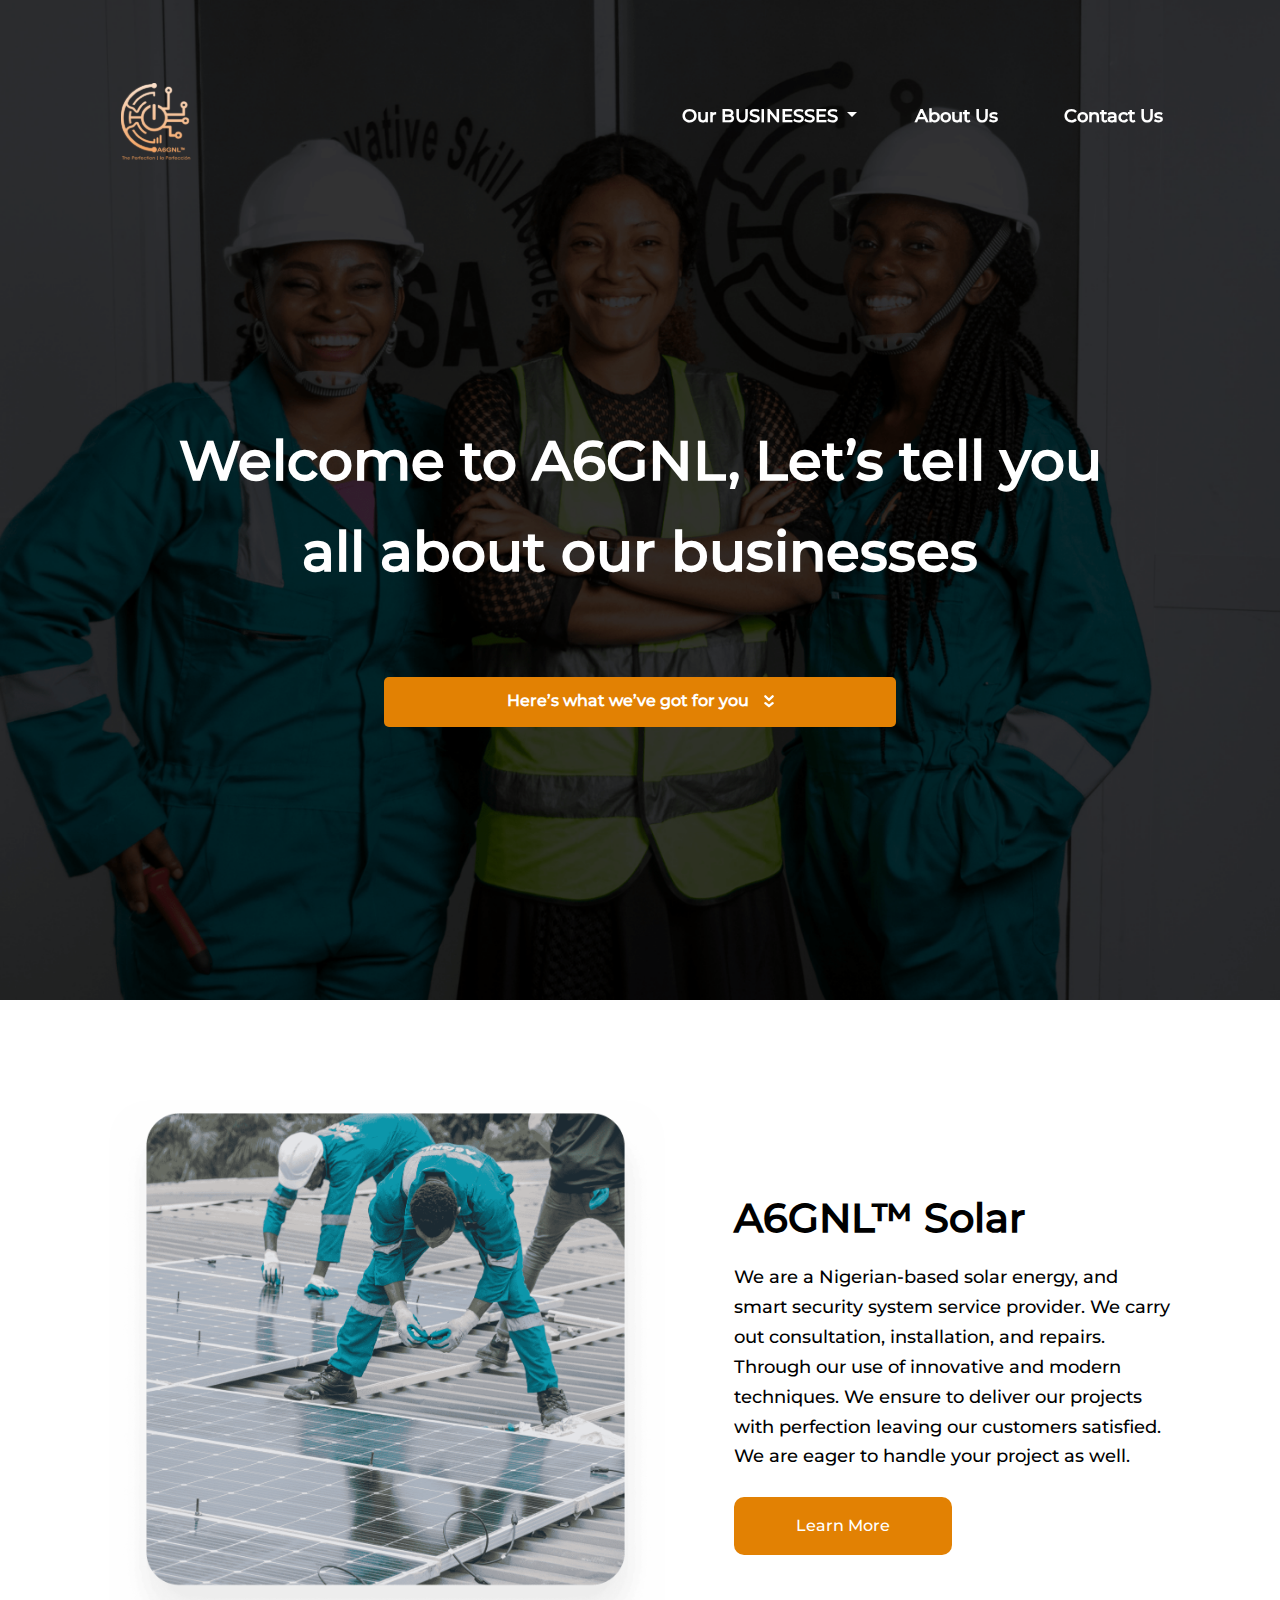
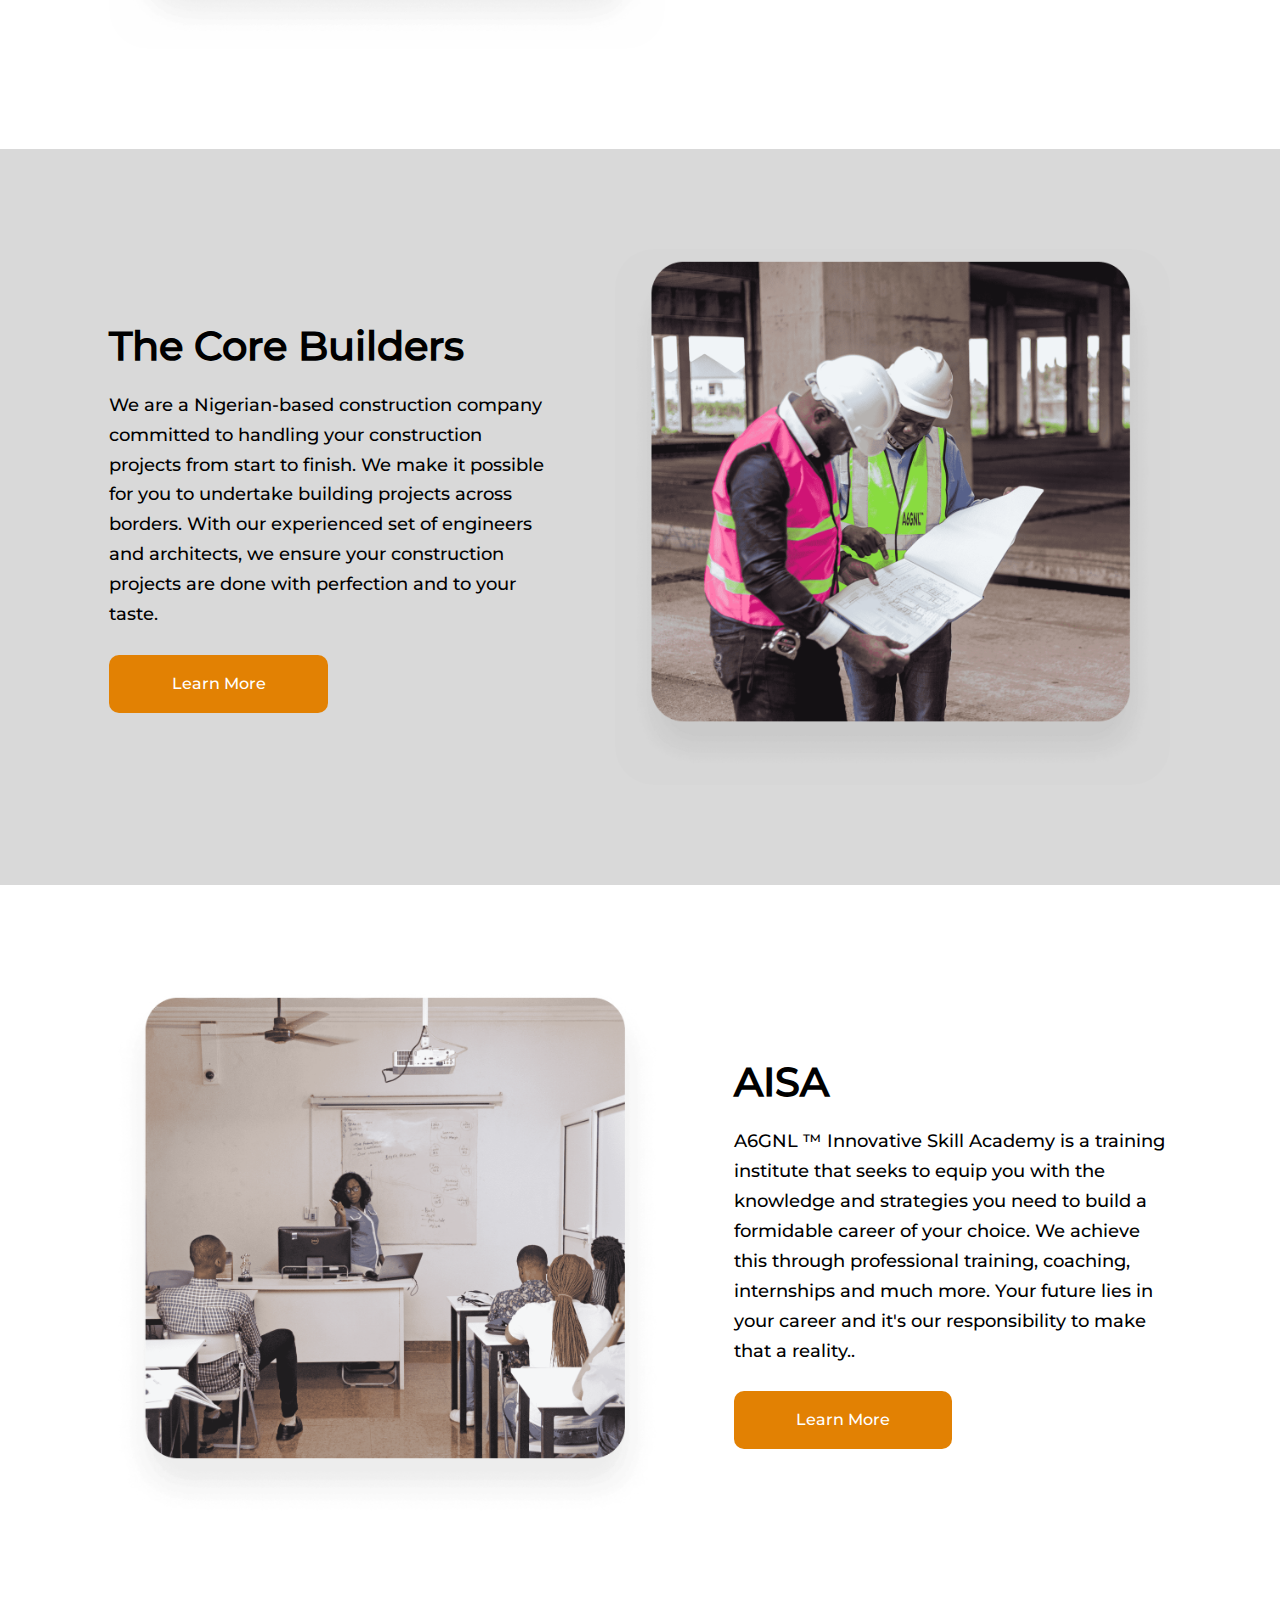
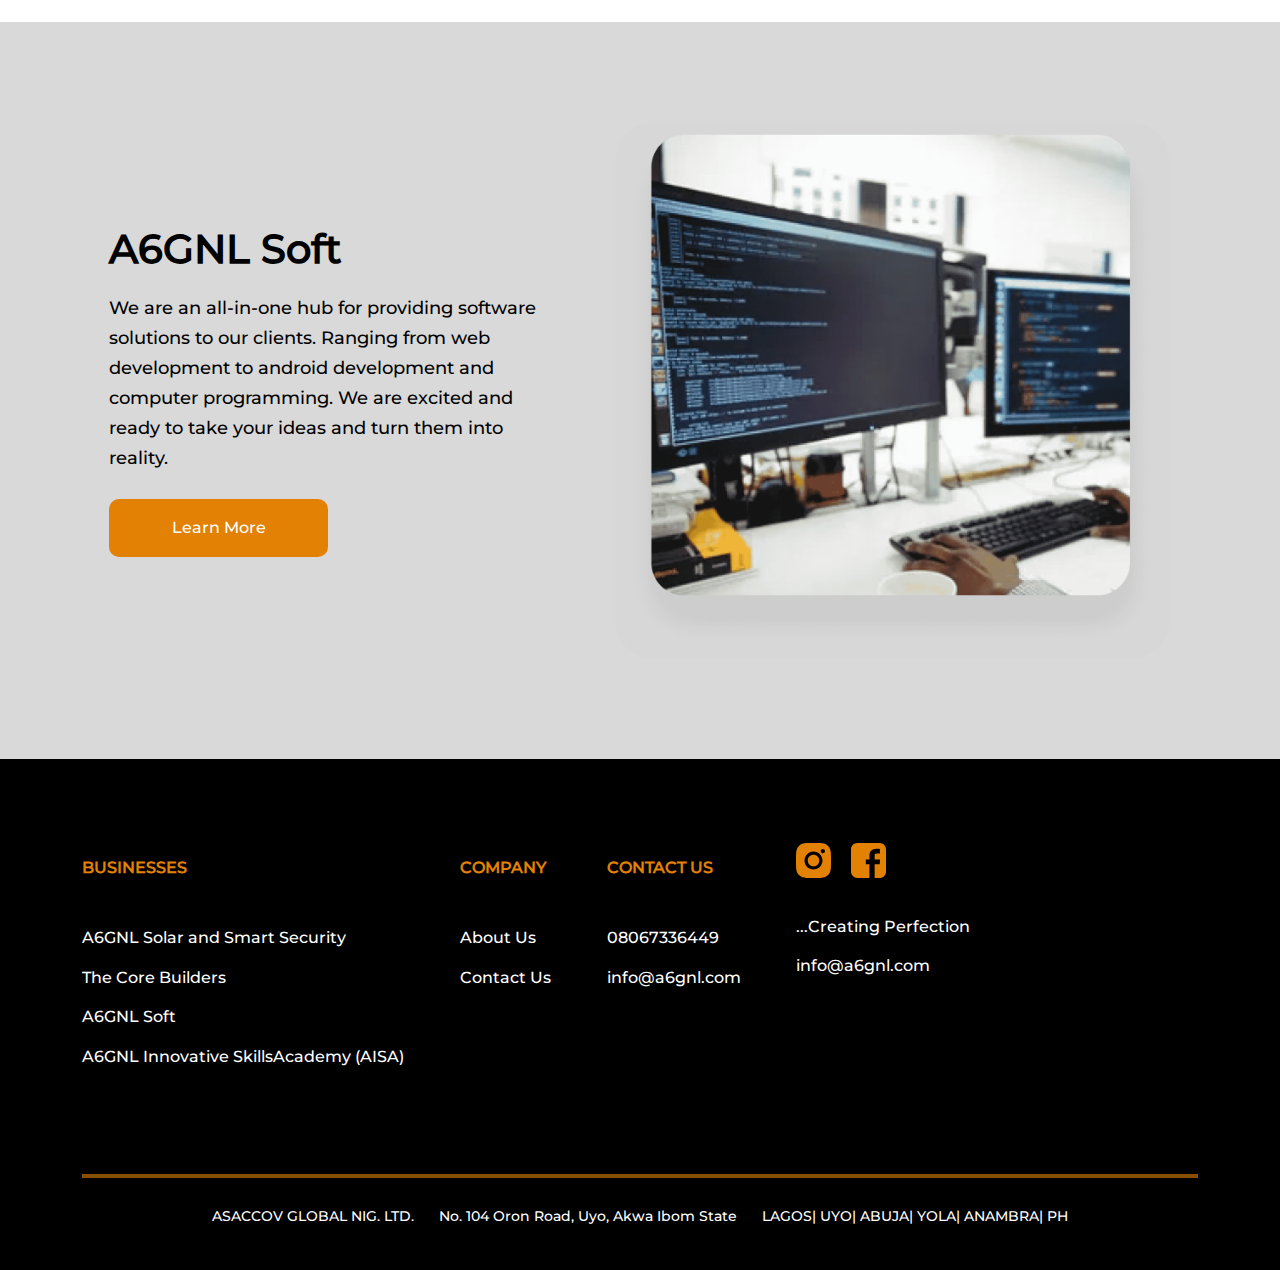
==== index.html @ d3082ac3 "completing project" ====
<!DOCTYPE html>
<!--[if lt IE 7]>      <html class="no-js lt-ie9 lt-ie8 lt-ie7"> <![endif]-->
<!--[if IE 7]>         <html class="no-js lt-ie9 lt-ie8"> <![endif]-->
<!--[if IE 8]>         <html class="no-js lt-ie9"> <![endif]-->
<!--[if gt IE 8]>      <html class="no-js"> <!--<![endif]-->
<html>

<head>
    <meta charset="utf-8" />
    <meta http-equiv="X-UA-Compatible" content="IE=edge" />
    <meta name="viewport" content="width=device-width, initial-scale=1" />
    <!-- title -->
    <title>A6GNL</title>
    <!-- SEO -->
    <meta name="description" content="" />

    <!-- styles -->
    <link rel="stylesheet" href="main.css" />
    <!-- boostrap -->
    <link rel="stylesheet" href="assets/bootstrap-5.1.3-dist/css/bootstrap.min.css" />
    <!-- Calendly badge widget begin -->
    <link href="https://assets.calendly.com/assets/external/widget.css" rel="stylesheet" />
    <script src="https://assets.calendly.com/assets/external/widget.js" type="text/javascript" async></script>
    <script type="text/javascript">
        window.onload = function () {
            Calendly.initBadgeWidget({
                url: "https://calendly.com/kingbizz",
                text: "Schedule time with A6GNL",
                color: "#E28103",
                textColor: "#ffffff",
                branding: true,
            });
        };
    </script>
    <!-- Calendly badge widget end -->
    <!-- main javascript -->
    <script src="main.js"></script>
    <!-- jquery -->
    <script src="jquery.js"></script>
</head>

<body>
    <!--[if lt IE 7]>
      <p class="browsehappy">
        You are using an <strong>outdated</strong> browser. Please
        <a href="#">upgrade your browser</a> to improve your experience.
      </p>
    <![endif]-->
    <!--  -->
    <section class="k-home k-home-first">
        <!-- top-nav position-sticky-->
        <nav id="nav-element" class="navbar navbar-expand-lg k-navbar position-sticky">
            <div id="k-container-fluid" class="container-fluid">
                <a class="navbar-brand k-navbar-container" href="index.html">
                    <img class="img-fluid" src="assets/image/logo/A6GNLTMSOFT1.svg" alt=" A6GNL-logo" />
                </a>
                <!-- mobile menu -->
                <!-- icon -->
                <div id="icon" class="navbar-toggler nav-bar-toggler d-lg-none position-relative ">
                    <span class="navbar-toggler-icon"></span>
                </div>
                <!-- toggle active class to disable -->
                <div class="mobile-menu-overlay d-lg-none active ">
                    <div class="mobile-menu-wrapper position-fixed slide-left">
                        <!-- icon as header -->
                        <div class="X-icon-header">
                            <span></span>
                        </div>
                        <!-- mobile-menu-content -->
                        <div class=" mobile-menu-content" id="mobile-navbarNav">
                            <ul class="navbar-nav container-fluid">
                                <li id="mobile-firstmenu" class="nav-item">
                                    <a class="nav-link" aria-current="page" href="index.html">Our Businesses
                                    </a>
                                </li>
                                <li class="nav-item">
                                    <a class="nav-link" aria-current="page" href="CoreBuilder.html">Core Builders
                                    </a>
                                </li>
                                <li class="nav-item">
                                    <a class="nav-link" aria-current="page" href="solar.html">Solar
                                    </a>
                                </li>
                                <li class="nav-item">
                                    <a class="nav-link" aria-current="page" href="aisa.html">AISA
                                    </a>
                                </li>
                                <li class="nav-item">
                                    <a class="nav-link" aria-current="page" href="soft.html">Soft
                                    </a>
                                </li>
                                <li class="nav-item">
                                    <a class="nav-link" aria-current="page" href="about.html">About
                                        Us</a>
                                </li>
                                <li class="nav-item">
                                    <a class="nav-link" aria-current="page" href="contact.html">Contact
                                        Us</a>
                                </li>
                            </ul>
                        </div>
                    </div>
                </div>
                <span></span>
                <!--  mobile menu Ends-->
                <div class="collapse navbar-collapse" id="navbarNav">
                    <ul class="navbar-nav">
                        <li class="nav-item dropdown d-flex">
                            <a class="dropdown-toggle align-self-center" href="#" role="button" id="dropdownMenuLink"
                                data-bs-toggle="dropdown" aria-expanded="false">
                                Our BUSINESSES
                            </a>
                            <ul id="dropdownMenuLinks" class="dropdown-menu" aria-labelledby="dropdownMenuLink">
                                <li><a class="dropdown-item" href="CoreBuilder.html">Core Builders</a></li>
                                <li><a class="dropdown-item" href="solar.html">Solar</a></li>
                                <li>
                                    <a class="dropdown-item" href="aisa.html">AISA</a>
                                </li>
                                <li>
                                    <a class="dropdown-item" href="soft.html">Soft</a>
                                </li>
                            </ul>
                        </li>
                        <li class="nav-item">
                            <a class="nav-link active" aria-current="page" href="about.html">About Us</a>
                        </li>
                        <li class="nav-item">
                            <a class="nav-link active" aria-current="page" href="contact.html">Contact Us</a>
                        </li>
                    </ul>
                </div>
            </div>
        </nav>
        <!-- WELCOME TEXT -->

        <div id="king" class="welcome-A6gnl ">
            Welcome to A6GNL, Let’s tell you all about our businesses
        </div>
        <a href="contact.html" class="go-next-wrapper d-flex flex-row justify-content-center">
            <div>Here’s what we’ve got for you</div>
            <div class="carret-down-group d-flex flex-column">
                <img src="assets/image/vectors/carretDown.svg" alt="carret-down" />
                <img src="assets/image/vectors/carretDown.svg" alt="carret-down" />
            </div>
        </a>
    </section>

    <!-- A6GNL Solar Section -->
    <section id="A6GNL-solar">
        <div class="section-wrapper d-flex flex-row justify-content-center align-items-center container">
            <div class="A6gnl-image-container">
                <img class="img-fluid" src="assets/image/background/workersOne.png" alt="workers-working" />
            </div>
            <div class="A6gnl-contents">
                <h2>A6GNL™ Solar</h2>
                <p>
                    We are a Nigerian-based solar energy, and smart security system
                    service provider. We carry out consultation, installation, and
                    repairs. Through our use of innovative and modern techniques. We
                    ensure to deliver our projects with perfection leaving our customers
                    satisfied. We are eager to handle your project as well.
                </p>
                <a id="more" href="solar.html" class="d-block">
                    <div class="learn-more">Learn More</div>
                </a>
            </div>
        </div>
    </section>
    <!-- The core builders section -->
    <section id="k-core-builders">
        <div class="section-wrapper d-flex flex-row justify-content-center align-items-center container">
            <div class="A6gnl-contents">
                <h2>The Core Builders</h2>
                <p>
                    We are a Nigerian-based construction company committed to handling
                    your construction projects from start to finish. We make it possible
                    for you to undertake building projects across borders. With our
                    experienced set of engineers and architects, we ensure your
                    construction projects are done with perfection and to your taste.
                </p>
                <a id="more" href="CoreBuilder.html" class="d-block learn-builders">
                    <div class="learn-more">Learn More</div>
                </a>
            </div>
            <div class="A6gnl-image-container">
                <img class="img-fluid" src="assets/image/background/workerTwo.png" alt="workers-working" />
            </div>
        </div>
    </section>

    <!-- AISA Section -->
    <section id="A6GNL-solar">
        <div class="section-wrapper d-flex flex-row justify-content-center align-items-center container">
            <div class="A6gnl-image-container">
                <img class="img-fluid" src="assets/image/background/workersThree.png" alt="classroom teaching" />
            </div>
            <div class="A6gnl-contents">
                <h2>AISA</h2>
                <p>
                    A6GNL ™ Innovative Skill Academy is a training institute that seeks
                    to equip you with the knowledge and strategies you need to build a
                    formidable career of your choice. We achieve this through
                    professional training, coaching, internships and much more. Your
                    future lies in your career and it's our responsibility to make that
                    a reality..
                </p>
                <a id="more" href="aisa.html" class="d-block learn-builders">
                    <div class="learn-more">Learn More</div>
                </a>
            </div>
        </div>
    </section>

    <!-- A6GNL Soft section -->
    <section id="k-core-builders">
        <div class="section-wrapper d-flex flex-row justify-content-center align-items-center container">
            <div class="A6gnl-contents">
                <h2>A6GNL Soft</h2>
                <p>
                    We are an all-in-one hub for providing software solutions to our
                    clients. Ranging from web development to android development and
                    computer programming. We are excited and ready to take your ideas
                    and turn them into reality.
                </p>
                <a id="more" href="soft.html" class="d-block learn-builders">
                    <div class="learn-more">Learn More</div>
                </a>
            </div>
            <div class="A6gnl-image-container">
                <img class="img-fluid" src="assets/image/background/techScreen.png" alt="computer screen" />
            </div>
        </div>
    </section>
    <!-- footer -->
    <footer class="d-flex flex-column justify-content-center align-items-center">
        <!-- item 1 -->
        <div id="footer-container" class="container d-flex flex-row container">
            <div class="k-businesses">
                <h2><a href="index.html">BUSINESSES</a></h2>
                <div><a href="solar.html">A6GNL Solar and Smart Security</a></div>
                <div><a href="CoreBuilder.html">The Core Builders</a></div>
                <div><a href="soft.html">A6GNL Soft</a></div>
                <div><a href="aisa.html">A6GNL Innovative SkillsAcademy (AISA)</a></div>
            </div>
            <!-- item 2 -->
            <div class="k-company">
                <h2><a href="index.html">Company</a></h2>
                <div><a href="about.html">About Us</a></div>
                <div><a href="contact.html">Contact Us</a></div>

                <!-- <div><a href="javascript:void(0)">Our Initiatives</a></div>
                <div><a href="javascript:void(0)">Training</a></div> -->
            </div>
            <!-- item 3 -->

            <div class="k-contact">
                <h2><a href="contact.html">CONTACT US</a></h2>
                <div><a href="javascript:void(0)">08067336449</a></div>
                <div><a href="javascript:void(0)">info@a6gnl.com</a></div>
            </div>
            <!-- item 4 -->
            <div class="k-social">
                <div class="social-media d-flex flex-row">
                    <a target="_blank" href="https://www.instagram.com/a6gnlsoft/">
                        <img src="assets/image/vectors/instagram.svg" alt="instagram image" />
                    </a>
                    <a target="_blank" href="https://www.facebook.com/profile.php?id=100085287254541">
                        <img src="assets/image/vectors/facebook.svg" alt="facebook image" />
                    </a>
                    <!-- <a href="javascript:void(0)">
                        <img src="assets/image/vectors/linkdln.svg" alt="linkdln image" />
                    </a> -->
                    <!-- <a href="javascript:void(0)">
                        <img src="assets/image/vectors/twitter.svg" alt="twitter image" />
                    </a> -->
                </div>
                <div><a href="javascript:void(0)">...Creating Perfection</a></div>
                <div><a href="javascript:void(0)">info@a6gnl.com</a></div>
            </div>
        </div>
        <!-- footer bottom -->
        <div class="bottom-footer-wrapper container d-flex flex-column">
            <hr class="footer-bottom-hr" />
            <div class="footer-bottom d-flex flex-row justify-content-center align-items-center">
                <div>ASACCOV GLOBAL NIG. LTD.</div>
                <div>No. 104 Oron Road, Uyo, Akwa Ibom State</div>
                <div>LAGOS| UYO| ABUJA| YOLA| ANAMBRA| PH</div>
            </div>
        </div>
    </footer>
    <!-- custom js -->
    <script></script>
    <!-- boostrap js -->
    <script src="assets/bootstrap-5.1.3-dist/js/bootstrap.min.js"></script>
</body>

</html>
---- main.css ----
/* import global styles */
@import url("components/global.css");
/* import style one */
@import url("components/styleOne.css");
/* import style three */
@import url("components/styleTwo.css");
/* import media query css */
@import url("components/mediaQuery.css");
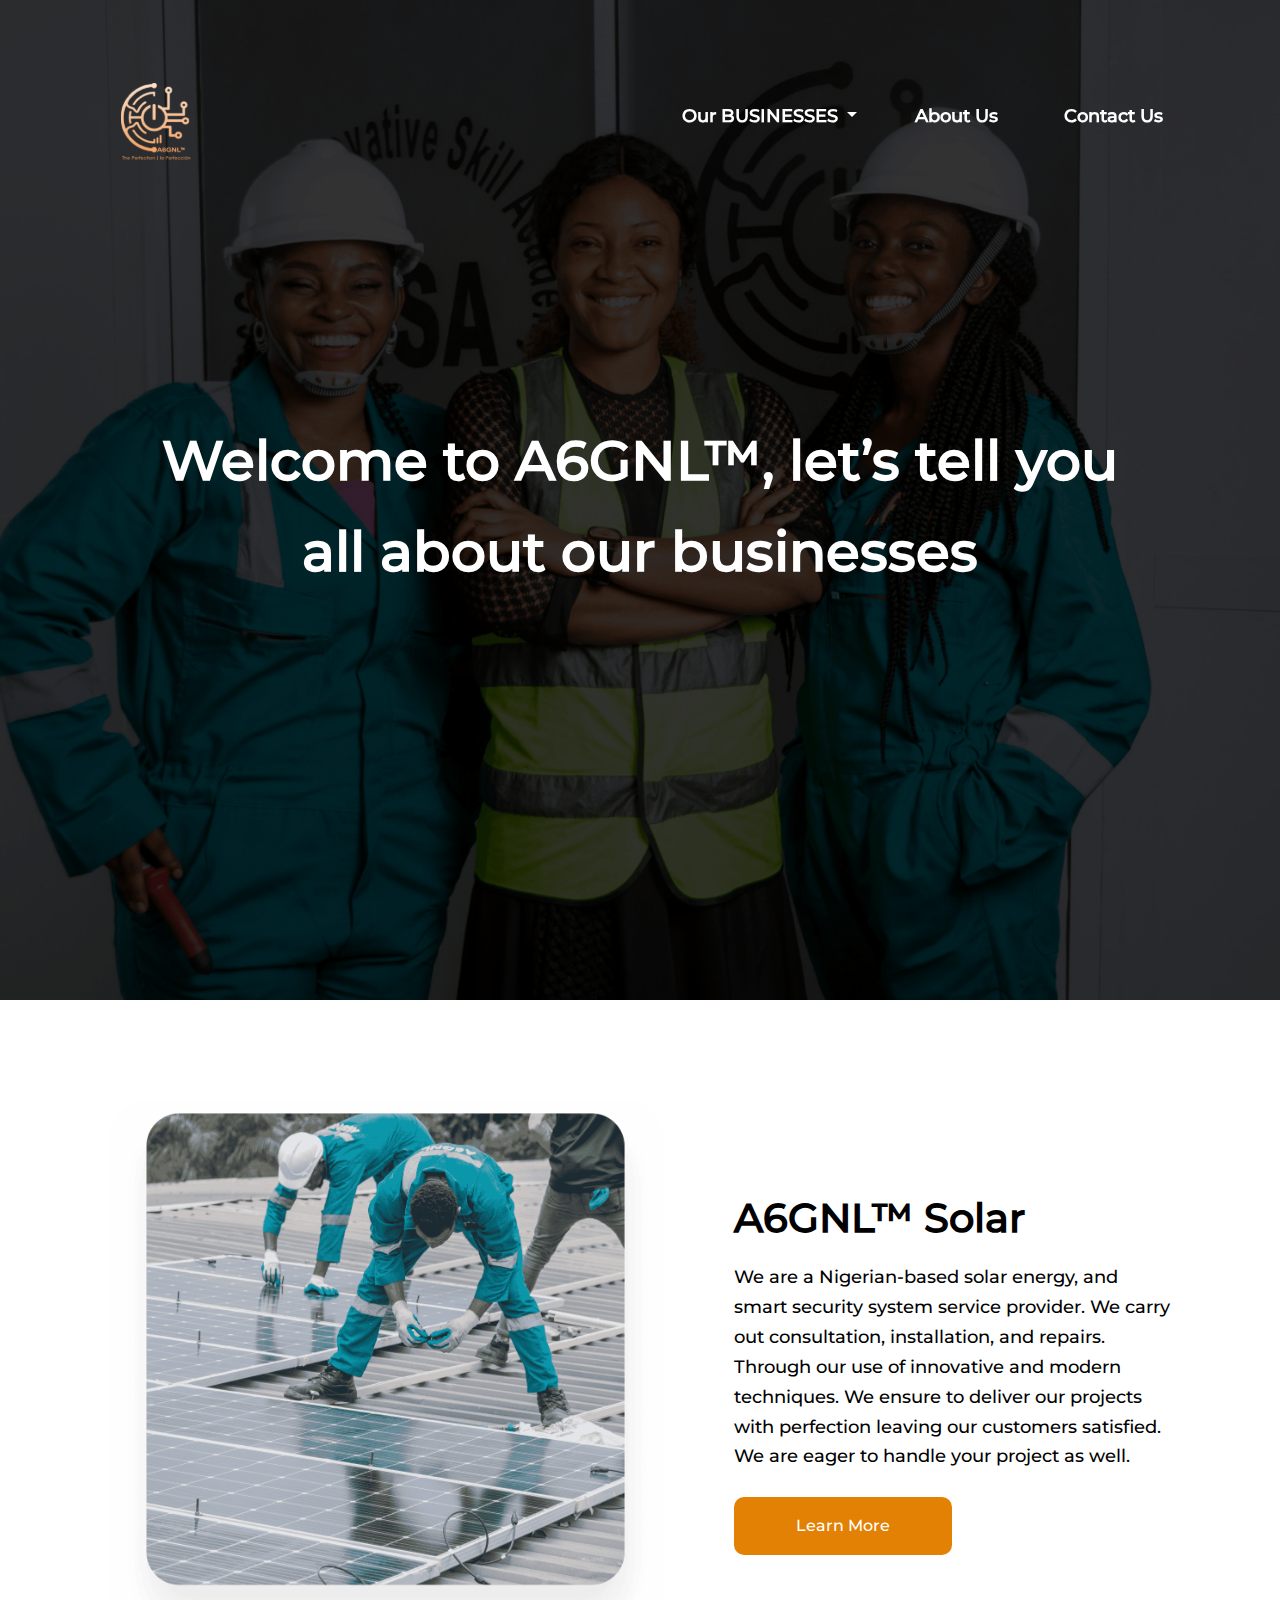
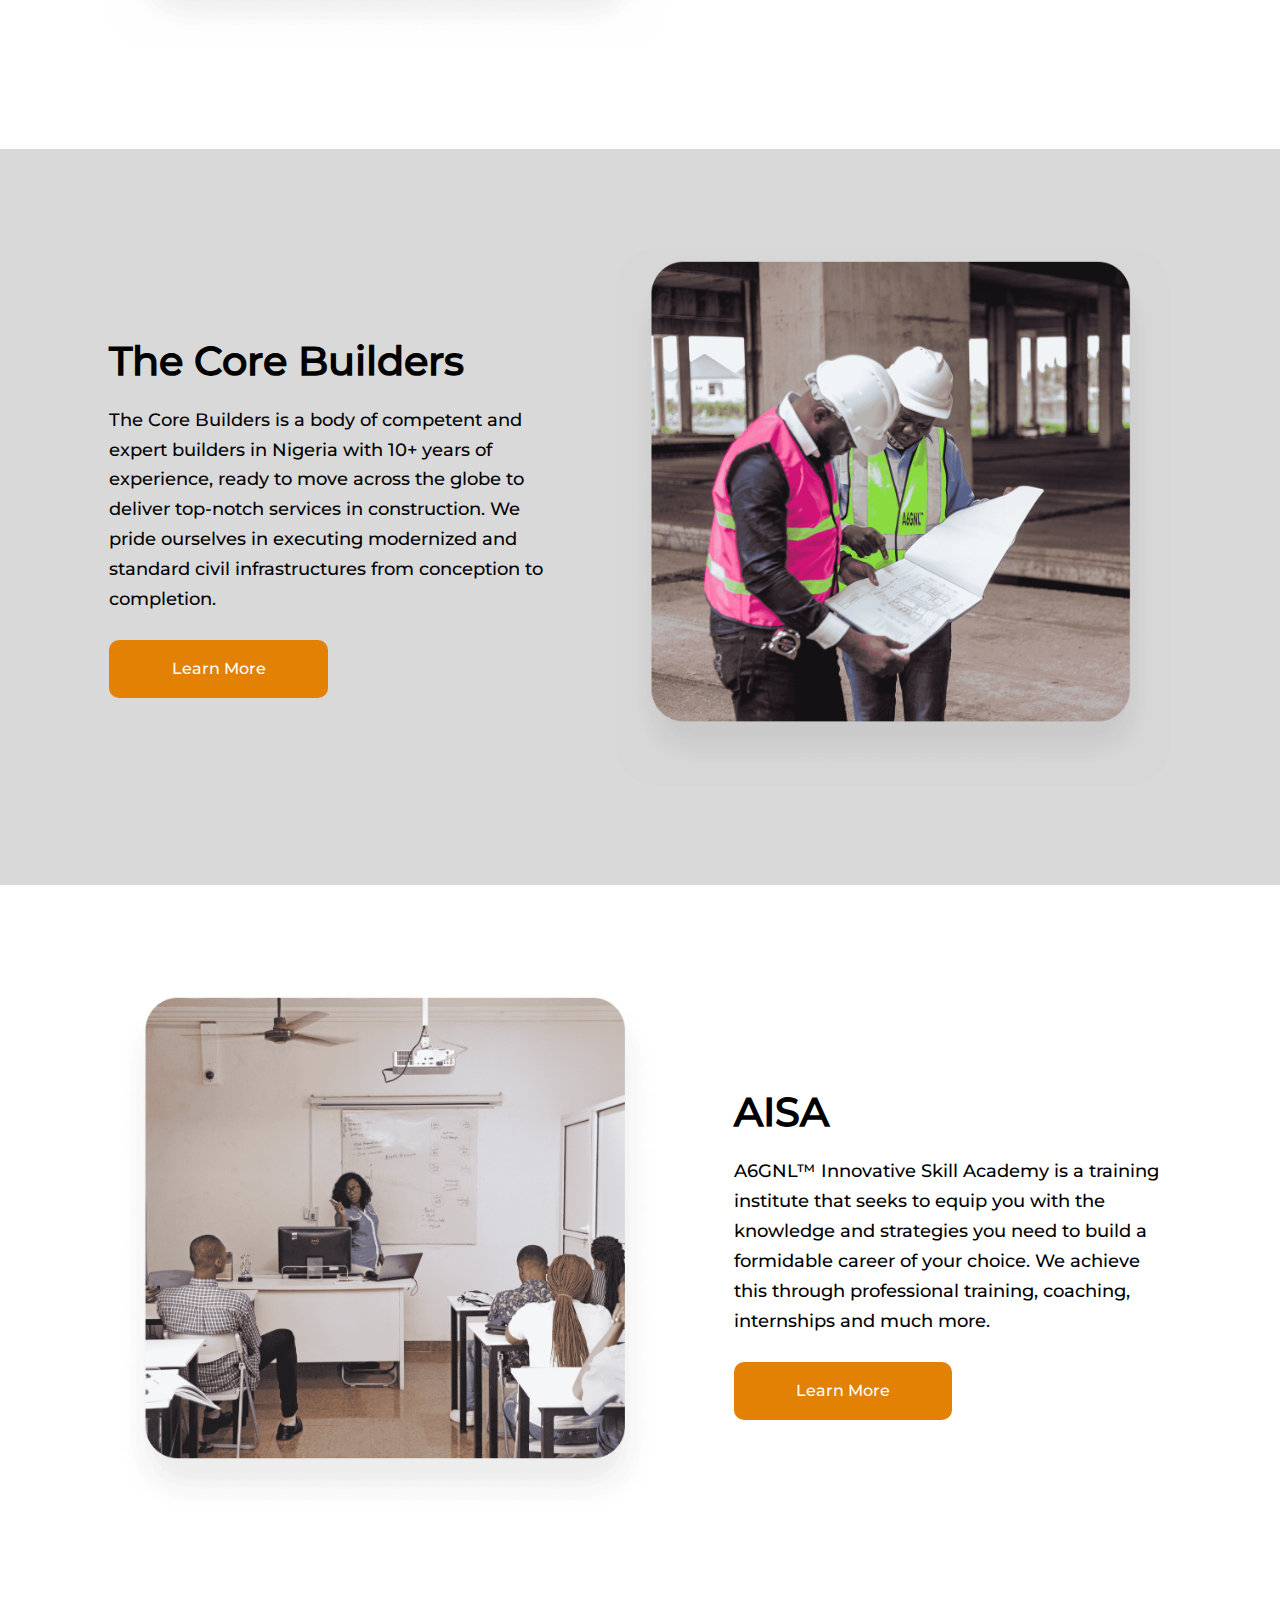
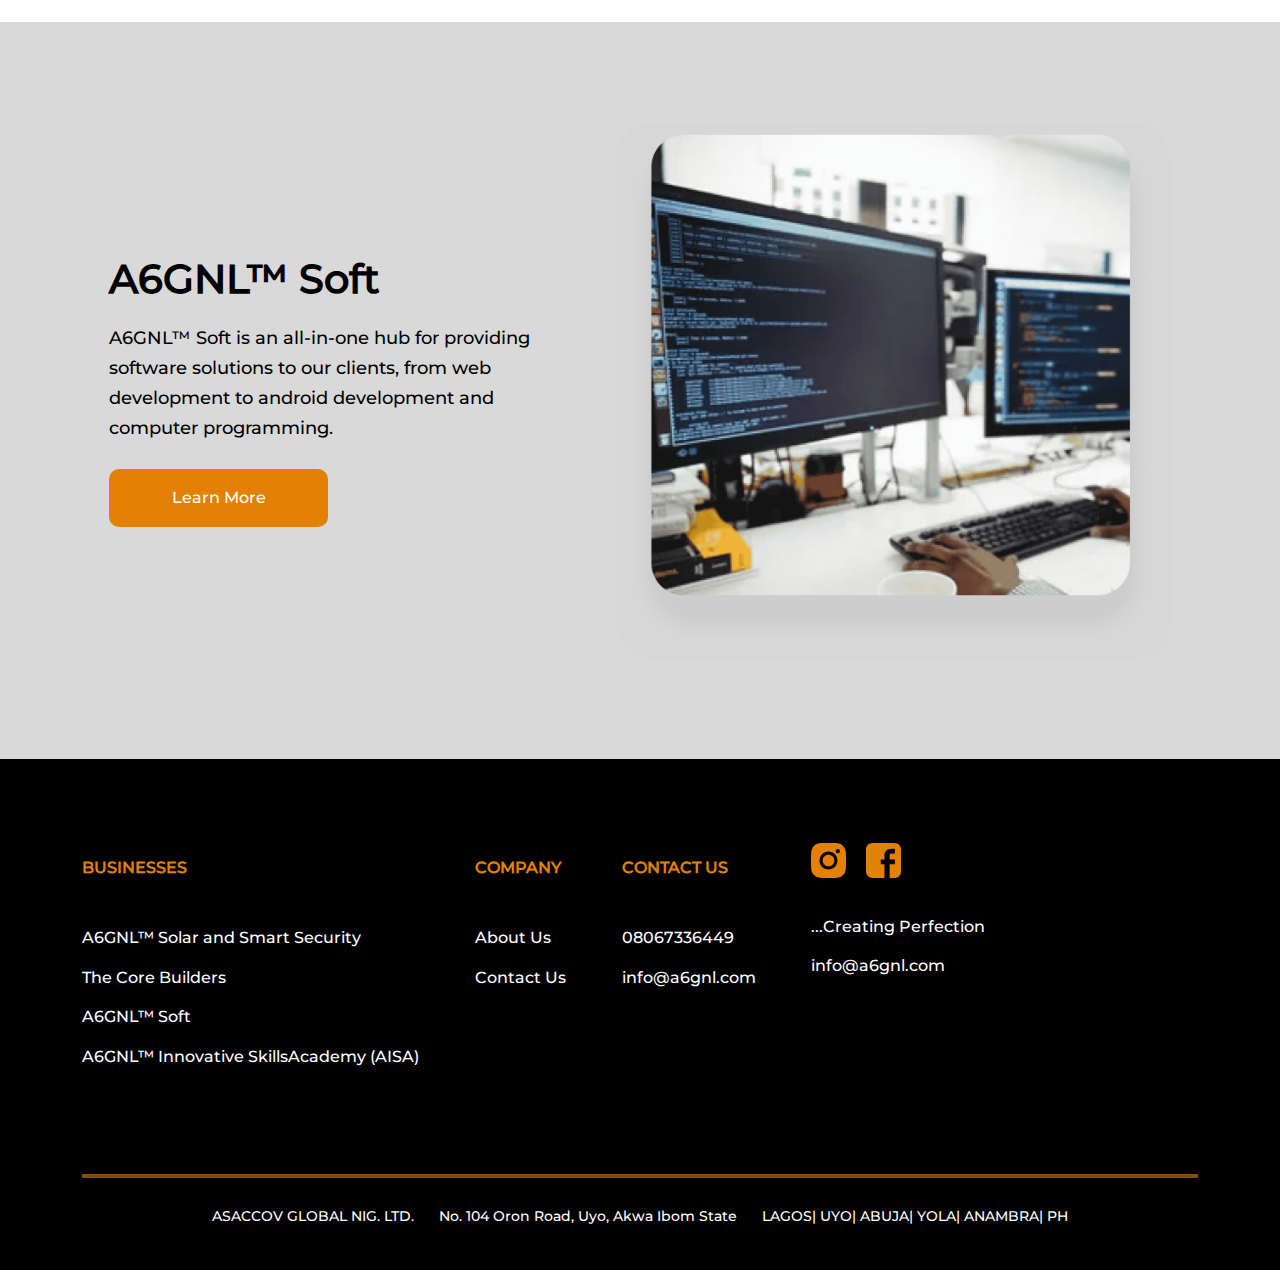
==== commit c5cc0caa: "final fixes" ====
--- a/index.html
+++ b/index.html
@@ -74,7 +74,7 @@
                                     </a>
                                 </li>
                                 <li class="nav-item">
-                                    <a class="nav-link" aria-current="page" href="CoreBuilder.html">Core Builders
+                                    <a class="nav-link" aria-current="page" href="CoreBuilder.html"> The Core Builders
                                     </a>
                                 </li>
                                 <li class="nav-item">
@@ -111,7 +111,7 @@
                                 Our BUSINESSES
                             </a>
                             <ul id="dropdownMenuLinks" class="dropdown-menu" aria-labelledby="dropdownMenuLink">
-                                <li><a class="dropdown-item" href="CoreBuilder.html">Core Builders</a></li>
+                                <li><a class="dropdown-item" href="CoreBuilder.html">The Core Builders</a></li>
                                 <li><a class="dropdown-item" href="solar.html">Solar</a></li>
                                 <li>
                                     <a class="dropdown-item" href="aisa.html">AISA</a>
@@ -134,15 +134,15 @@
         <!-- WELCOME TEXT -->
 
         <div id="king" class="welcome-A6gnl ">
-            Welcome to A6GNL, Let’s tell you all about our businesses
-        </div>
-        <a href="contact.html" class="go-next-wrapper d-flex flex-row justify-content-center">
+            Welcome to A6GNL™, let’s tell you all about our businesses
+        </div>
+        <!-- <a href="contact.html" class="go-next-wrapper d-flex flex-row justify-content-center">
             <div>Here’s what we’ve got for you</div>
             <div class="carret-down-group d-flex flex-column">
                 <img src="assets/image/vectors/carretDown.svg" alt="carret-down" />
                 <img src="assets/image/vectors/carretDown.svg" alt="carret-down" />
             </div>
-        </a>
+        </a> -->
     </section>
 
     <!-- A6GNL Solar Section -->
@@ -172,11 +172,10 @@
             <div class="A6gnl-contents">
                 <h2>The Core Builders</h2>
                 <p>
-                    We are a Nigerian-based construction company committed to handling
-                    your construction projects from start to finish. We make it possible
-                    for you to undertake building projects across borders. With our
-                    experienced set of engineers and architects, we ensure your
-                    construction projects are done with perfection and to your taste.
+                    The Core Builders is a body of competent and expert builders in Nigeria with 10+ years 
+                    of experience, ready to move across the globe to deliver top-notch services in construction.
+                     We pride ourselves in executing modernized and standard civil infrastructures from conception
+                      to completion.
                 </p>
                 <a id="more" href="CoreBuilder.html" class="d-block learn-builders">
                     <div class="learn-more">Learn More</div>
@@ -190,19 +189,16 @@
 
     <!-- AISA Section -->
     <section id="A6GNL-solar">
-        <div class="section-wrapper d-flex flex-row justify-content-center align-items-center container">
+        <div class="section-wrapper small-padding d-flex flex-row justify-content-center align-items-center container">
             <div class="A6gnl-image-container">
                 <img class="img-fluid" src="assets/image/background/workersThree.png" alt="classroom teaching" />
             </div>
-            <div class="A6gnl-contents">
+            <div class="A6gnl-contents ">
                 <h2>AISA</h2>
                 <p>
-                    A6GNL ™ Innovative Skill Academy is a training institute that seeks
-                    to equip you with the knowledge and strategies you need to build a
-                    formidable career of your choice. We achieve this through
-                    professional training, coaching, internships and much more. Your
-                    future lies in your career and it's our responsibility to make that
-                    a reality..
+                    A6GNL™ Innovative Skill Academy is a training institute that seeks to equip you with the 
+                    knowledge and strategies you need to build a formidable career of your choice. We achieve 
+                    this through professional training, coaching, internships and much more.
                 </p>
                 <a id="more" href="aisa.html" class="d-block learn-builders">
                     <div class="learn-more">Learn More</div>
@@ -215,12 +211,10 @@
     <section id="k-core-builders">
         <div class="section-wrapper d-flex flex-row justify-content-center align-items-center container">
             <div class="A6gnl-contents">
-                <h2>A6GNL Soft</h2>
-                <p>
-                    We are an all-in-one hub for providing software solutions to our
-                    clients. Ranging from web development to android development and
-                    computer programming. We are excited and ready to take your ideas
-                    and turn them into reality.
+                <h2>A6GNL™ Soft</h2>
+                <p>
+                    A6GNL™ Soft is an all-in-one hub for providing software solutions to our clients, 
+                    from web development to android development and computer programming.
                 </p>
                 <a id="more" href="soft.html" class="d-block learn-builders">
                     <div class="learn-more">Learn More</div>
@@ -237,10 +231,10 @@
         <div id="footer-container" class="container d-flex flex-row container">
             <div class="k-businesses">
                 <h2><a href="index.html">BUSINESSES</a></h2>
-                <div><a href="solar.html">A6GNL Solar and Smart Security</a></div>
+                <div><a href="solar.html">A6GNL™ Solar and Smart Security</a></div>
                 <div><a href="CoreBuilder.html">The Core Builders</a></div>
-                <div><a href="soft.html">A6GNL Soft</a></div>
-                <div><a href="aisa.html">A6GNL Innovative SkillsAcademy (AISA)</a></div>
+                <div><a href="soft.html">A6GNL™ Soft</a></div>
+                <div><a href="aisa.html">A6GNL™ Innovative SkillsAcademy (AISA)</a></div>
             </div>
             <!-- item 2 -->
             <div class="k-company">
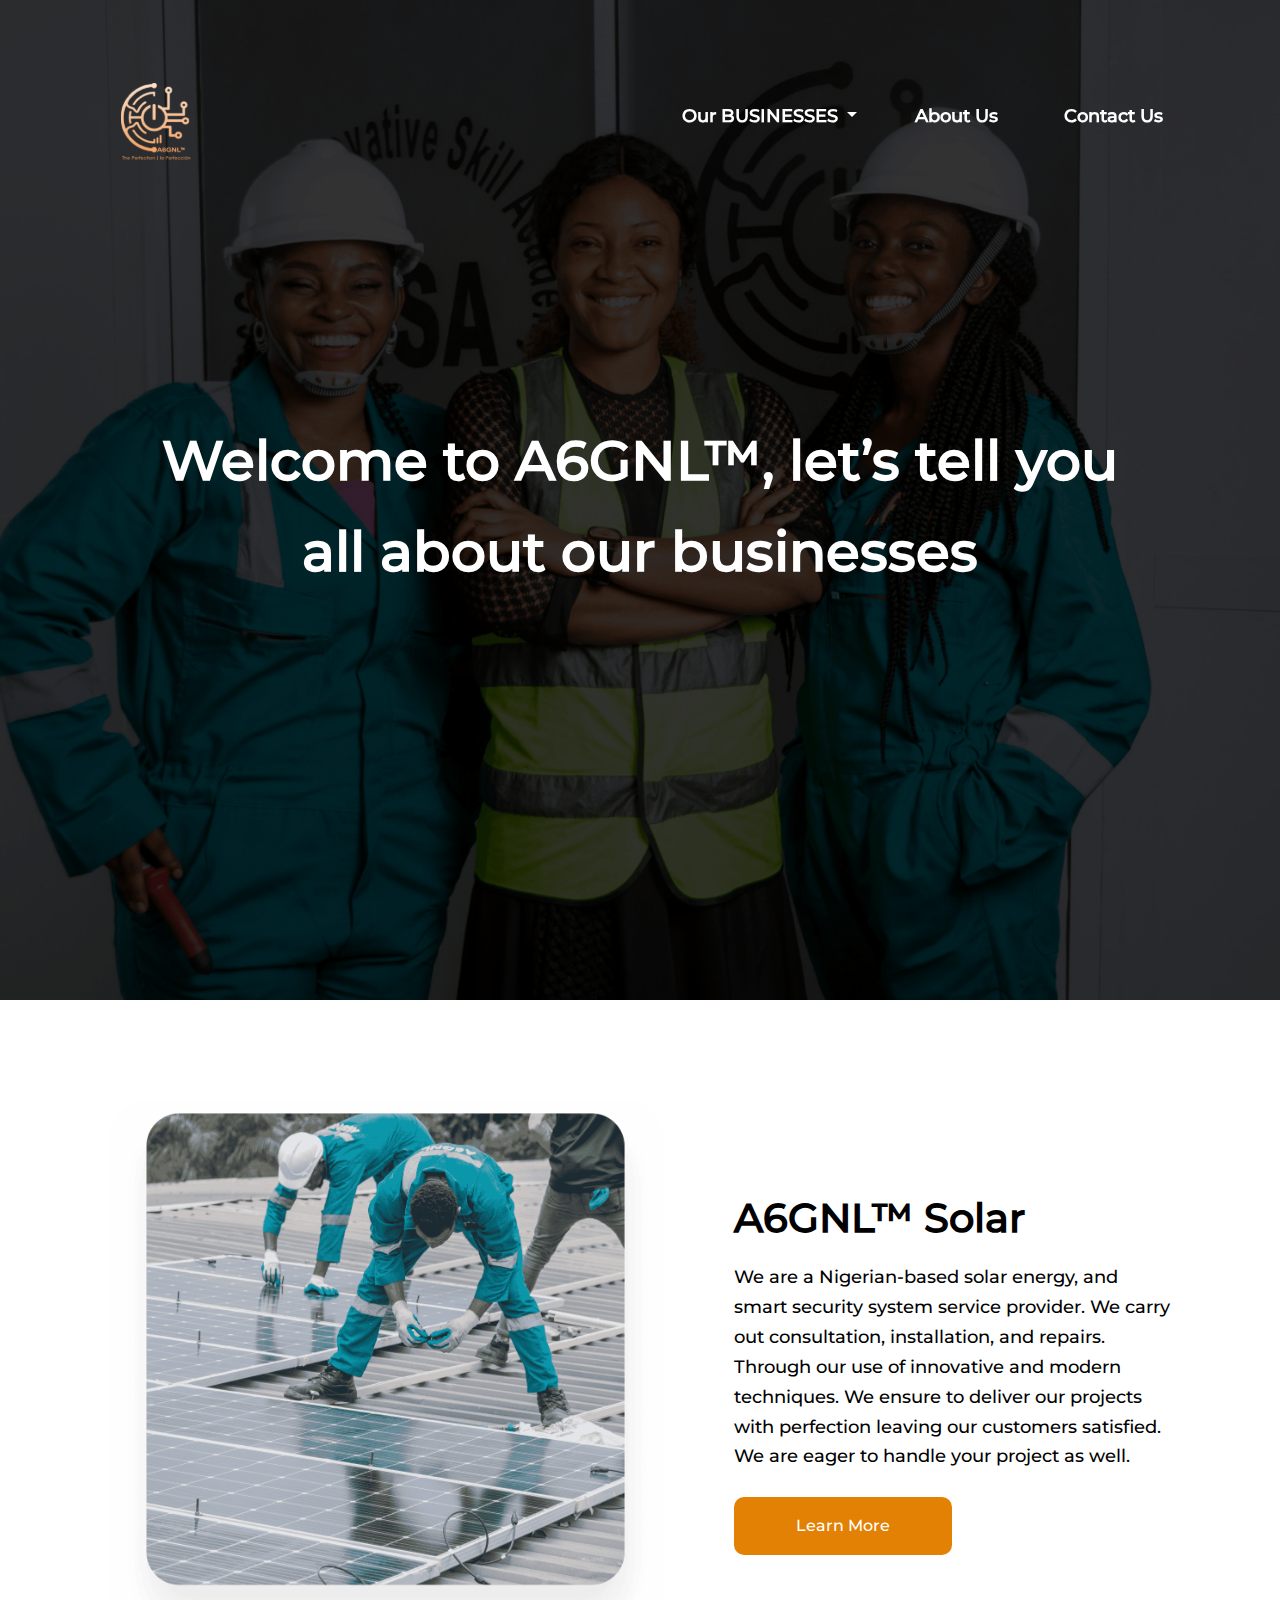
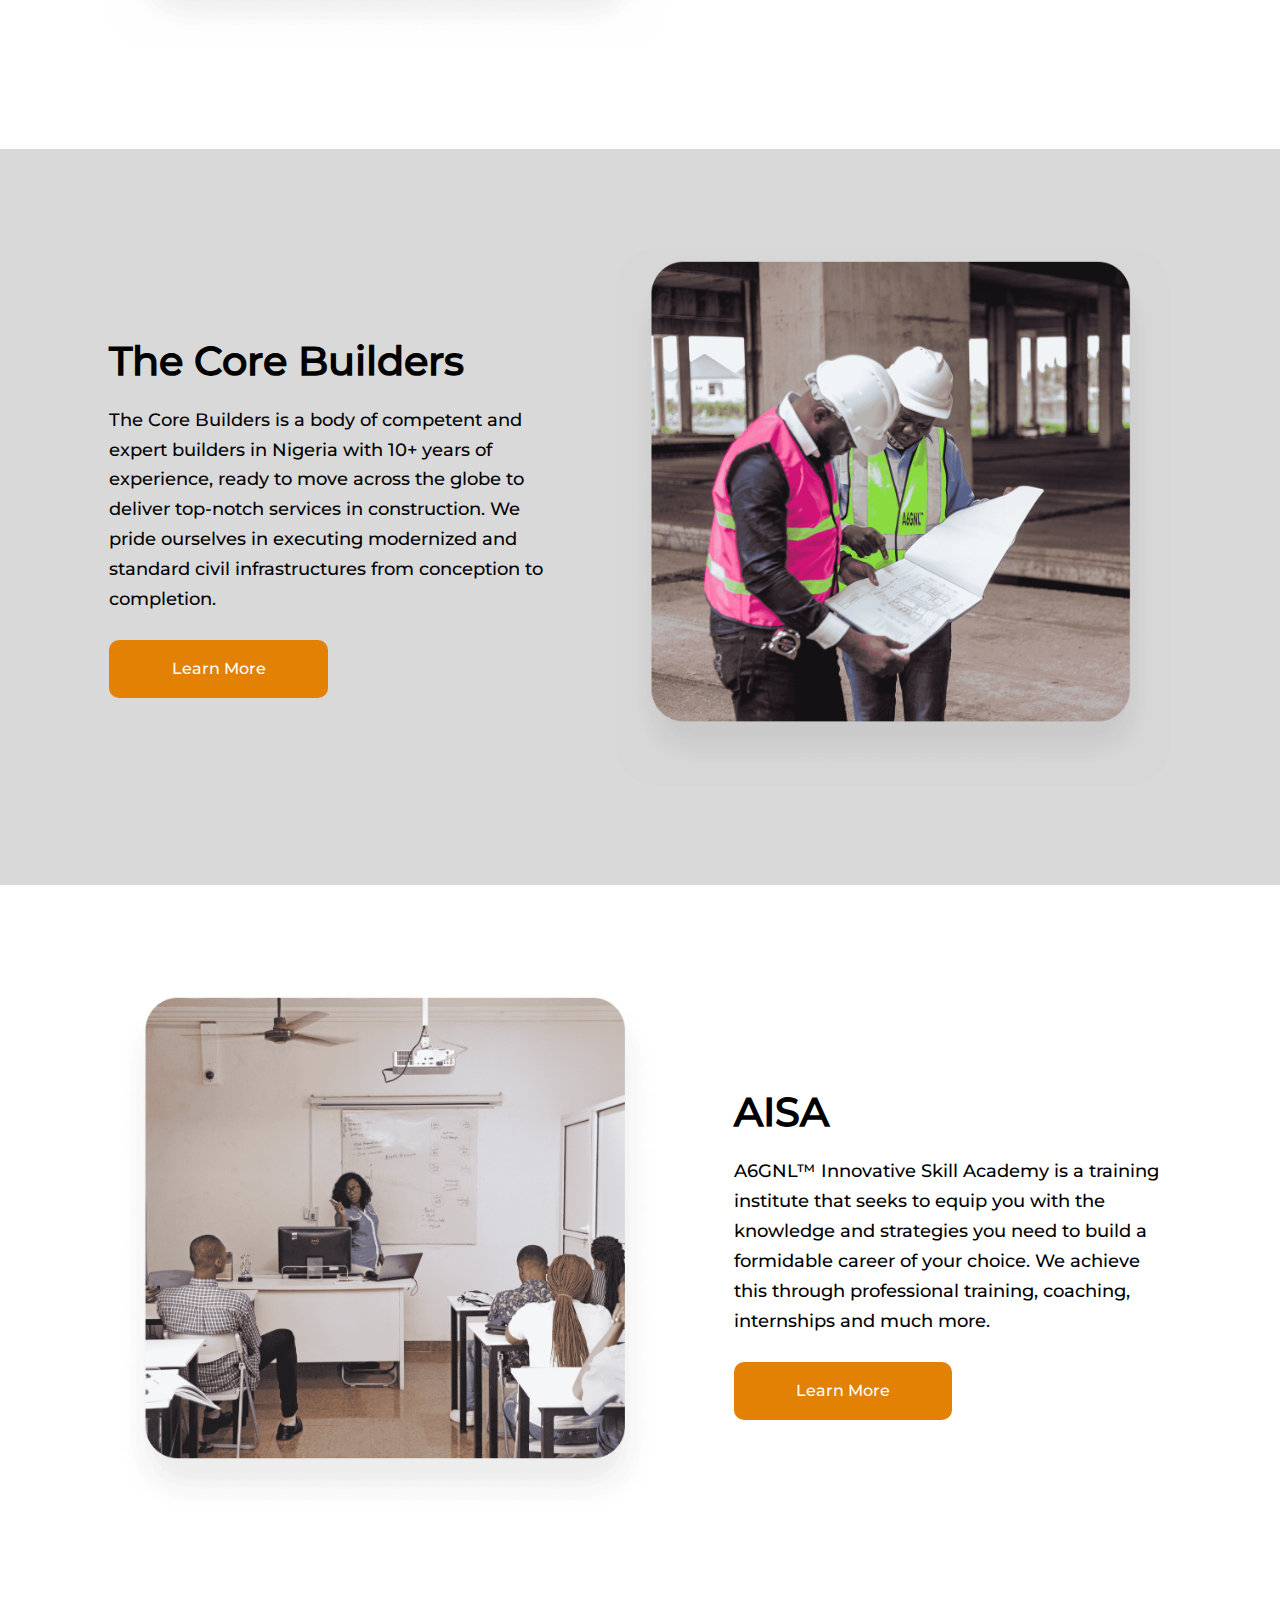
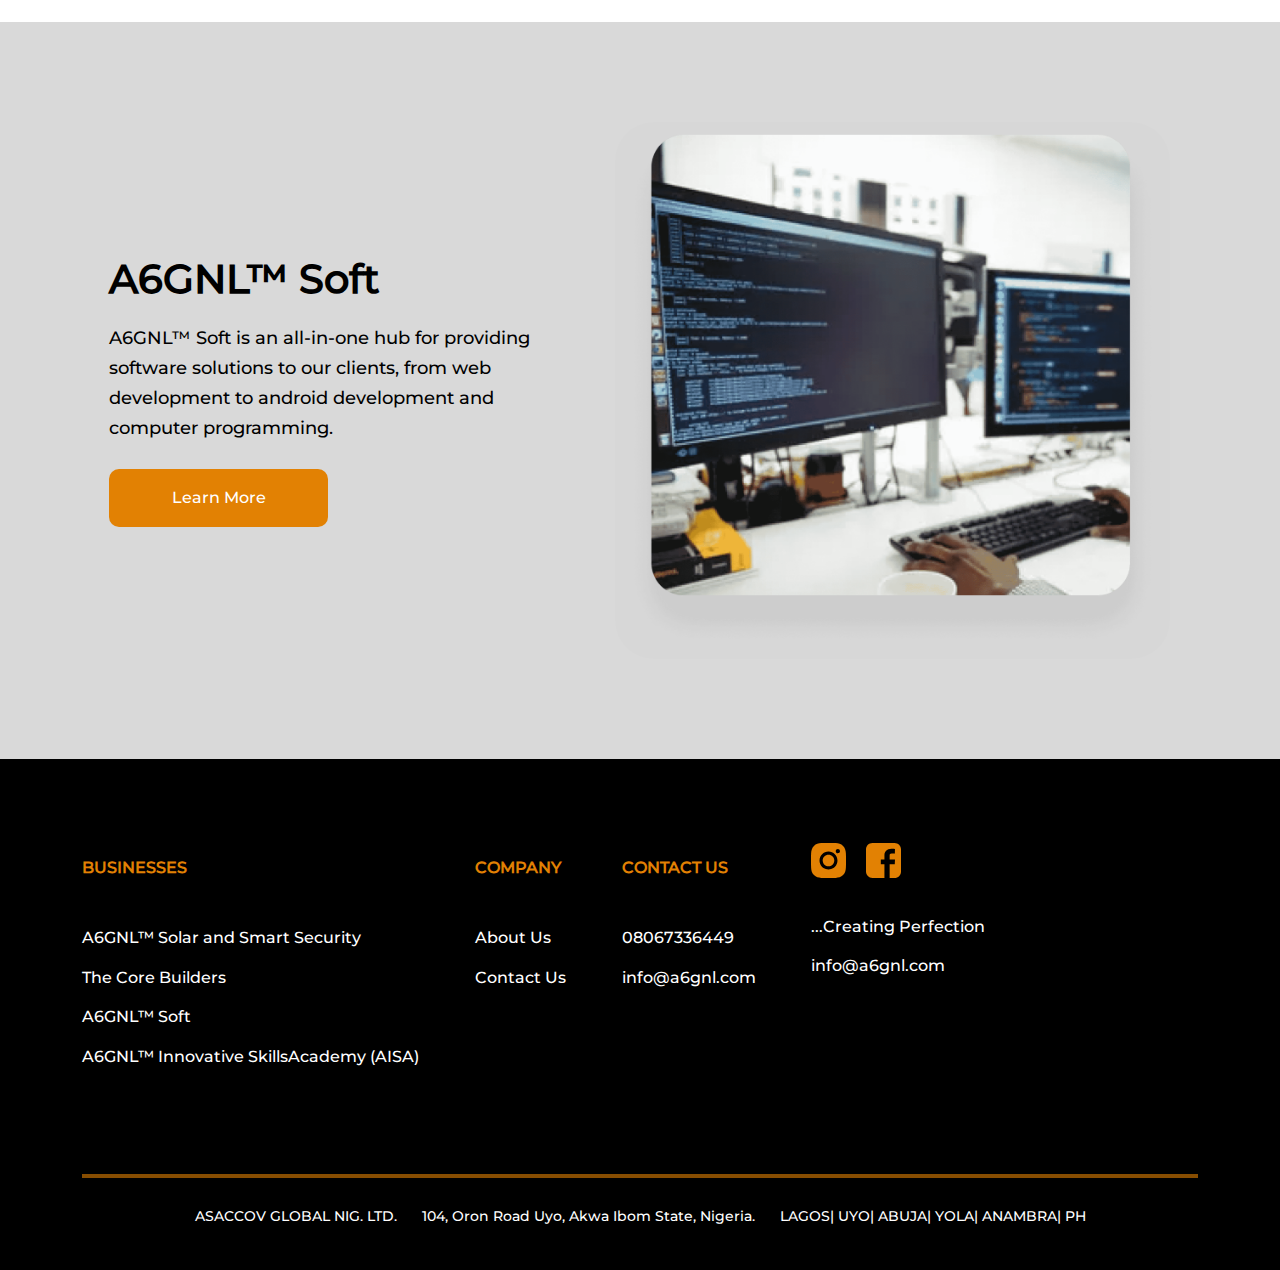
==== commit 7f37722b: "finished partners" ====
--- a/index.html
+++ b/index.html
@@ -2,7 +2,7 @@
 <!--[if lt IE 7]>      <html class="no-js lt-ie9 lt-ie8 lt-ie7"> <![endif]-->
 <!--[if IE 7]>         <html class="no-js lt-ie9 lt-ie8"> <![endif]-->
 <!--[if IE 8]>         <html class="no-js lt-ie9"> <![endif]-->
-<!--[if gt IE 8]>      <html class="no-js"> <!--<![endif]-->
+<!--[if gt IE 8]>      <html class="no-js"> <![endif]-->
 <html>
 
 <head>
@@ -10,7 +10,7 @@
     <meta http-equiv="X-UA-Compatible" content="IE=edge" />
     <meta name="viewport" content="width=device-width, initial-scale=1" />
     <!-- title -->
-    <title>A6GNL</title>
+    <title>A6GNL™</title>
     <!-- SEO -->
     <meta name="description" content="" />
 
@@ -20,18 +20,8 @@
     <link rel="stylesheet" href="assets/bootstrap-5.1.3-dist/css/bootstrap.min.css" />
     <!-- Calendly badge widget begin -->
     <link href="https://assets.calendly.com/assets/external/widget.css" rel="stylesheet" />
-    <script src="https://assets.calendly.com/assets/external/widget.js" type="text/javascript" async></script>
-    <script type="text/javascript">
-        window.onload = function () {
-            Calendly.initBadgeWidget({
-                url: "https://calendly.com/kingbizz",
-                text: "Schedule time with A6GNL",
-                color: "#E28103",
-                textColor: "#ffffff",
-                branding: true,
-            });
-        };
-    </script>
+
+   
     <!-- Calendly badge widget end -->
     <!-- main javascript -->
     <script src="main.js"></script>
@@ -136,14 +126,10 @@
         <div id="king" class="welcome-A6gnl ">
             Welcome to A6GNL™, let’s tell you all about our businesses
         </div>
-        <!-- <a href="contact.html" class="go-next-wrapper d-flex flex-row justify-content-center">
-            <div>Here’s what we’ve got for you</div>
-            <div class="carret-down-group d-flex flex-column">
-                <img src="assets/image/vectors/carretDown.svg" alt="carret-down" />
-                <img src="assets/image/vectors/carretDown.svg" alt="carret-down" />
-            </div>
-        </a> -->
-    </section>
+        
+    </section>
+
+    
 
     <!-- A6GNL Solar Section -->
     <section id="A6GNL-solar">
@@ -166,6 +152,8 @@
             </div>
         </div>
     </section>
+
+    
     <!-- The core builders section -->
     <section id="k-core-builders">
         <div class="section-wrapper d-flex flex-row justify-content-center align-items-center container">
@@ -277,13 +265,13 @@
             <hr class="footer-bottom-hr" />
             <div class="footer-bottom d-flex flex-row justify-content-center align-items-center">
                 <div>ASACCOV GLOBAL NIG. LTD.</div>
-                <div>No. 104 Oron Road, Uyo, Akwa Ibom State</div>
+                <div>104, Oron Road Uyo, Akwa Ibom State, Nigeria.</div>
                 <div>LAGOS| UYO| ABUJA| YOLA| ANAMBRA| PH</div>
             </div>
         </div>
     </footer>
     <!-- custom js -->
-    <script></script>
+    
     <!-- boostrap js -->
     <script src="assets/bootstrap-5.1.3-dist/js/bootstrap.min.js"></script>
 </body>
